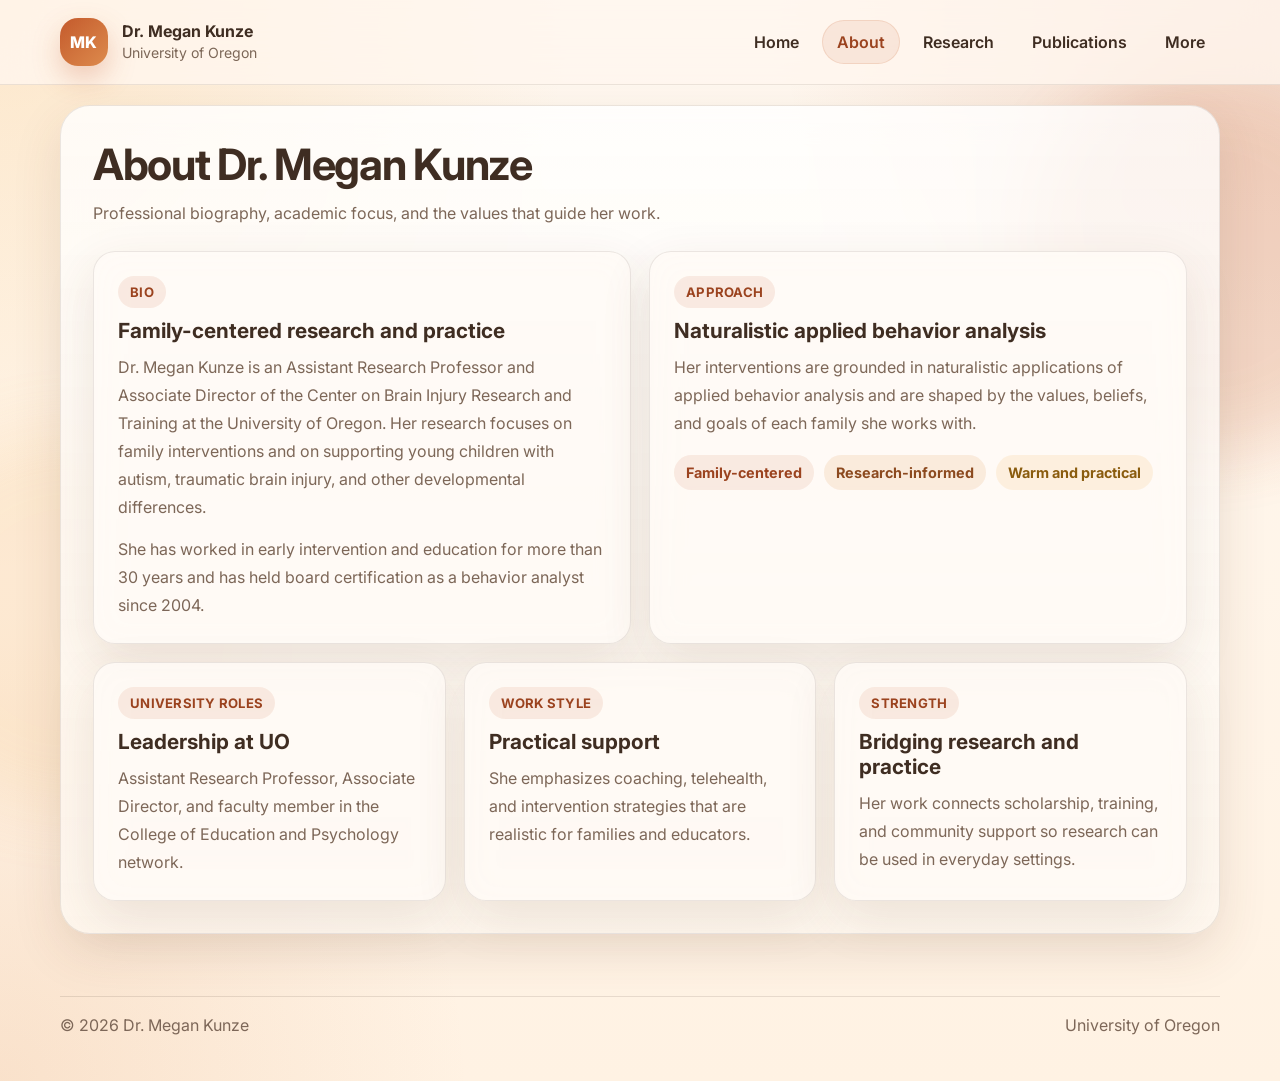
==== about.html @ 2b9b7db7 "Add files via upload" ====
<!DOCTYPE html>
<html lang="en">
<head>
  <meta charset="UTF-8" />
  <meta name="viewport" content="width=device-width, initial-scale=1.0" />
  <title>About | Dr. Megan Kunze</title>
  <meta name="description" content="About Dr. Megan Kunze, University of Oregon." />
  <link rel="preconnect" href="https://fonts.googleapis.com">
  <link rel="preconnect" href="https://fonts.gstatic.com" crossorigin>
  <link href="https://fonts.googleapis.com/css2?family=Inter:wght@400;500;600;700;800&display=swap" rel="stylesheet">
  <link rel="stylesheet" href="styles.css" />
</head>
<body>
  <div class="site-shell">
    <header class="site-header">
      <div class="container header-inner">
        <a class="brand" href="index.html" aria-label="Home">
          <div class="brand-mark">MK</div>
          <div class="brand-text"><strong>Dr. Megan Kunze</strong><span>University of Oregon</span></div>
        </a>
        <div class="nav-wrap">
          <button class="nav-toggle" type="button" aria-label="Open navigation" aria-expanded="false" data-nav-toggle>Menu</button>
          <nav class="nav" data-nav>
            <a href="index.html">Home</a>
            <a href="about.html" class="active">About</a>
            <a href="research.html">Research</a>
            <a href="publications.html">Publications</a>
            <div class="dropdown" data-dropdown>
              <button class="dropdown-trigger" type="button" data-dropdown-trigger aria-expanded="false">More</button>
              <div class="dropdown-menu">
                <a href="teaching.html">Teaching</a>
                <a href="cv.html">CV</a>
                <a href="contact.html">Contact</a>
              </div>
            </div>
          </nav>
        </div>
      </div>
    </header>

    <main class="section">
      <div class="container section-tone">
        <div class="section-head">
          <div>
            <h2>About Dr. Megan Kunze</h2>
            <p>Professional biography, academic focus, and the values that guide her work.</p>
          </div>
        </div>

        <div class="grid-2">
          <div class="panel" data-animate>
            <span class="eyebrow">Bio</span>
            <h3>Family-centered research and practice</h3>
            <p>
              Dr. Megan Kunze is an Assistant Research Professor and Associate Director of the Center on Brain Injury Research
              and Training at the University of Oregon. Her research focuses on family interventions and on supporting young
              children with autism, traumatic brain injury, and other developmental differences.
            </p>
            <p style="margin-top:14px;">
              She has worked in early intervention and education for more than 30 years and has held board certification as a
              behavior analyst since 2004.
            </p>
          </div>
          <div class="panel" data-animate>
            <span class="eyebrow">Approach</span>
            <h3>Naturalistic applied behavior analysis</h3>
            <p>
              Her interventions are grounded in naturalistic applications of applied behavior analysis and are shaped by the
              values, beliefs, and goals of each family she works with.
            </p>
            <div class="badge-row">
              <span class="badge">Family-centered</span>
              <span class="badge alt">Research-informed</span>
              <span class="badge warm">Warm and practical</span>
            </div>
          </div>
        </div>

        <div class="grid-3" style="margin-top:18px;">
          <div class="panel" data-animate>
            <span class="eyebrow">University roles</span>
            <h3>Leadership at UO</h3>
            <p>Assistant Research Professor, Associate Director, and faculty member in the College of Education and Psychology network.</p>
          </div>
          <div class="panel" data-animate>
            <span class="eyebrow">Work style</span>
            <h3>Practical support</h3>
            <p>She emphasizes coaching, telehealth, and intervention strategies that are realistic for families and educators.</p>
          </div>
          <div class="panel" data-animate>
            <span class="eyebrow">Strength</span>
            <h3>Bridging research and practice</h3>
            <p>Her work connects scholarship, training, and community support so research can be used in everyday settings.</p>
          </div>
        </div>
      </div>
    </main>

    <footer class="footer"><div class="container footer-inner"><div>© <span data-year></span> Dr. Megan Kunze</div><div>University of Oregon</div></div></footer>
  </div>
  <script src="script.js"></script>
</body>
</html>
---- styles.css ----
:root {
  --bg: #fff7ef;
  --bg-2: #fff0dc;
  --surface: rgba(255, 251, 246, 0.82);
  --surface-strong: #fffdf9;
  --text: #3f2d22;
  --muted: #7d6758;
  --brand: #c45a2c;
  --brand-2: #dd8b4d;
  --accent: #f3b562;
  --accent-2: #9c6f58;
  --line: rgba(63, 45, 34, 0.12);
  --shadow: 0 18px 50px rgba(98, 58, 35, 0.12);
  --shadow-soft: 0 10px 28px rgba(98, 58, 35, 0.08);
  --radius-xl: 30px;
  --radius-lg: 22px;
  --radius-md: 16px;
  --radius-sm: 12px;
  --container: 1160px;
}

* { box-sizing: border-box; }
html { scroll-behavior: smooth; }
body {
  margin: 0;
  font-family: Inter, ui-sans-serif, system-ui, -apple-system, BlinkMacSystemFont, "Segoe UI", sans-serif;
  color: var(--text);
  background:
    radial-gradient(circle at top left, rgba(245, 182, 94, 0.25), transparent 34%),
    radial-gradient(circle at top right, rgba(196, 90, 44, 0.18), transparent 30%),
    radial-gradient(circle at bottom left, rgba(221, 139, 77, 0.16), transparent 28%),
    linear-gradient(180deg, #fff8f0 0%, #fff2e3 100%);
}

a { color: inherit; text-decoration: none; }
img { max-width: 100%; display: block; }
button, input, textarea { font: inherit; }
button { cursor: pointer; }

.container {
  width: min(calc(100% - 32px), var(--container));
  margin: 0 auto;
}

.site-shell {
  min-height: 100vh;
  position: relative;
  overflow: hidden;
}

.site-shell::before,
.site-shell::after {
  content: "";
  position: fixed;
  inset: auto;
  width: 380px;
  height: 380px;
  border-radius: 50%;
  filter: blur(34px);
  opacity: 0.18;
  pointer-events: none;
  z-index: 0;
}
.site-shell::before {
  top: 8vh;
  right: -120px;
  background: rgba(196, 90, 44, 0.9);
}
.site-shell::after {
  bottom: 10vh;
  left: -120px;
  background: rgba(243, 181, 98, 0.9);
}

.site-header {
  position: sticky;
  top: 0;
  z-index: 50;
  backdrop-filter: blur(18px);
  background: rgba(255, 247, 239, 0.78);
  border-bottom: 1px solid rgba(63, 45, 34, 0.10);
}

.header-inner {
  display: flex;
  align-items: center;
  justify-content: space-between;
  gap: 18px;
  padding: 18px 0;
}

.brand {
  display: flex;
  align-items: center;
  gap: 14px;
  min-width: max-content;
}
.brand-mark {
  width: 48px;
  height: 48px;
  border-radius: 18px;
  background: linear-gradient(135deg, var(--brand), var(--brand-2));
  box-shadow: 0 12px 28px rgba(196, 90, 44, 0.28);
  display: grid;
  place-items: center;
  color: white;
  font-weight: 800;
  letter-spacing: 0.04em;
}
.brand-text strong {
  display: block;
  font-size: 1rem;
  line-height: 1.1;
}
.brand-text span {
  display: block;
  font-size: 0.88rem;
  color: var(--muted);
  margin-top: 3px;
}

.nav-wrap {
  display: flex;
  align-items: center;
  gap: 10px;
}
.nav-toggle {
  display: none;
  border: 1px solid var(--line);
  background: rgba(255,255,255,0.88);
  border-radius: 14px;
  padding: 10px 12px;
  color: var(--text);
  box-shadow: var(--shadow-soft);
}
.nav {
  display: flex;
  align-items: center;
  gap: 8px;
}
.nav a,
.nav .dropdown-trigger {
  border: 1px solid transparent;
  background: transparent;
  color: var(--text);
  padding: 11px 14px;
  border-radius: 999px;
  transition: all 180ms ease;
  font-weight: 600;
  cursor: pointer;
}
.nav a:hover,
.nav .dropdown-trigger:hover,
.nav a.active {
  background: rgba(196, 90, 44, 0.10);
  border-color: rgba(196, 90, 44, 0.14);
  color: #9b431f;
}
.dropdown { position: relative; }
.dropdown-menu {
  position: absolute;
  top: calc(100% + 10px);
  right: 0;
  min-width: 220px;
  padding: 10px;
  border-radius: 18px;
  background: rgba(255,255,255,0.96);
  border: 1px solid rgba(63, 45, 34, 0.10);
  box-shadow: var(--shadow);
  display: none;
}
.dropdown:hover .dropdown-menu,
.dropdown.open .dropdown-menu {
  display: grid;
  gap: 4px;
  animation: fadeUp 180ms ease;
}
.dropdown-menu a {
  display: block;
  padding: 11px 12px;
  border-radius: 12px;
}
.dropdown-menu a:hover {
  background: rgba(243, 181, 98, 0.13);
}

.hero {
  position: relative;
  z-index: 1;
  padding: 58px 0 24px;
}
.hero-grid {
  display: grid;
  grid-template-columns: 1.2fr 0.8fr;
  gap: 28px;
  align-items: center;
}
.hero-card,
.panel,
.info-card,
.stat,
.list-card,
.publication-item,
.contact-card,
.timeline-item,
.cv-card,
.section-tone {
  background: var(--surface);
  border: 1px solid rgba(63, 45, 34, 0.10);
  box-shadow: var(--shadow);
  backdrop-filter: blur(16px);
}
.hero-card {
  padding: 40px;
  border-radius: var(--radius-xl);
  overflow: hidden;
  position: relative;
}
.hero-card::before {
  content: "";
  position: absolute;
  inset: auto -70px -90px auto;
  width: 260px;
  height: 260px;
  border-radius: 50%;
  background: radial-gradient(circle, rgba(243,181,98,0.38), rgba(243,181,98,0));
}
.kicker,
.eyebrow {
  display: inline-flex;
  align-items: center;
  gap: 8px;
  padding: 8px 12px;
  border-radius: 999px;
  background: rgba(196, 90, 44, 0.10);
  color: #9b431f;
  font-size: 0.82rem;
  font-weight: 700;
  letter-spacing: 0.02em;
  text-transform: uppercase;
}
.hero h1 {
  font-size: clamp(2.7rem, 5vw, 4.9rem);
  line-height: 0.98;
  margin: 18px 0 16px;
  letter-spacing: -0.04em;
  max-width: 11ch;
}
.hero p {
  color: var(--muted);
  font-size: 1.05rem;
  line-height: 1.8;
  max-width: 64ch;
}
.hero-actions {
  display: flex;
  flex-wrap: wrap;
  gap: 12px;
  margin-top: 28px;
}
.btn {
  display: inline-flex;
  align-items: center;
  justify-content: center;
  padding: 13px 18px;
  border-radius: 999px;
  font-weight: 700;
  border: 1px solid transparent;
  transition: transform 180ms ease, box-shadow 180ms ease, background 180ms ease, border-color 180ms ease;
}
.btn:hover { transform: translateY(-1px); }
.btn-primary {
  background: linear-gradient(135deg, var(--brand), var(--brand-2));
  color: white;
  box-shadow: 0 16px 30px rgba(196, 90, 44, 0.24);
}
.btn-secondary {
  background: rgba(255,255,255,0.82);
  border-color: rgba(63,45,34,0.12);
}
.btn-secondary:hover {
  background: rgba(255,255,255,0.96);
}

.hero-aside {
  display: grid;
  gap: 16px;
}
.info-card {
  border-radius: var(--radius-xl);
  padding: 22px;
}
.avatar {
  min-height: 300px;
  display: flex;
  align-items: flex-end;
  justify-content: flex-start;
  padding: 28px;
  background:
    linear-gradient(180deg, rgba(255,255,255,0.08), rgba(255,255,255,0.34)),
    radial-gradient(circle at top right, rgba(221,139,77,0.35), transparent 32%),
    radial-gradient(circle at bottom left, rgba(243,181,98,0.30), transparent 30%),
    linear-gradient(135deg, rgba(255, 233, 211, 0.9), rgba(255, 251, 246, 0.9));
}
.avatar span {
  display: inline-flex;
  max-width: 14ch;
  font-size: 1.15rem;
  font-weight: 800;
  color: #7c3618;
  background: rgba(255,255,255,0.72);
  border-radius: 999px;
  padding: 12px 16px;
  box-shadow: var(--shadow-soft);
}
.stat-row {
  display: grid;
  grid-template-columns: repeat(2, 1fr);
  gap: 16px;
}
.stat {
  border-radius: var(--radius-lg);
  padding: 20px;
}
.stat strong {
  display: block;
  font-size: 2rem;
  color: #9b431f;
  line-height: 1;
}
.stat span {
  display: block;
  margin-top: 8px;
  color: var(--muted);
  line-height: 1.55;
}

.section { position: relative; z-index: 1; padding: 20px 0 34px; }
.section-tone {
  border-radius: var(--radius-xl);
  padding: 32px;
  background:
    linear-gradient(180deg, rgba(255,255,255,0.78), rgba(255,248,240,0.88));
}
.section-head {
  display: flex;
  justify-content: space-between;
  gap: 20px;
  align-items: end;
  margin-bottom: 24px;
}
.section-head h2 {
  margin: 0 0 10px;
  font-size: clamp(1.9rem, 4vw, 2.7rem);
  letter-spacing: -0.03em;
}
.section-head p {
  margin: 0;
  color: var(--muted);
  line-height: 1.7;
  max-width: 70ch;
}
.grid-3,
.grid-2,
.list-grid,
.publication-list,
.cv-grid,
.contact-grid {
  display: grid;
  gap: 18px;
}
.grid-3 { grid-template-columns: repeat(3, minmax(0, 1fr)); }
.grid-2 { grid-template-columns: repeat(2, minmax(0, 1fr)); }
.list-grid { grid-template-columns: repeat(2, minmax(0, 1fr)); }
.cv-grid { grid-template-columns: repeat(2, minmax(0, 1fr)); }
.contact-grid { grid-template-columns: repeat(2, minmax(0, 1fr)); }

.panel,
.list-card,
.publication-item,
.contact-card,
.timeline-item,
.cv-card {
  border-radius: var(--radius-lg);
  padding: 24px;
  transition: transform 180ms ease, box-shadow 180ms ease;
}
.panel:hover,
.list-card:hover,
.publication-item:hover,
.contact-card:hover,
.timeline-item:hover,
.cv-card:hover {
  transform: translateY(-2px);
  box-shadow: 0 22px 48px rgba(98, 58, 35, 0.14);
}
.panel h3,
.list-card h3,
.timeline-item h3,
.cv-card h3,
.contact-card h3 {
  margin: 10px 0 10px;
  font-size: 1.3rem;
}
.panel p,
.list-card p,
.timeline-item p,
.cv-card p,
.contact-card p,
.publication-item p {
  margin: 0;
  color: var(--muted);
  line-height: 1.75;
}
.badge-row {
  display: flex;
  flex-wrap: wrap;
  gap: 10px;
  margin-top: 18px;
}
.badge {
  display: inline-flex;
  align-items: center;
  padding: 9px 12px;
  border-radius: 999px;
  background: rgba(196, 90, 44, 0.10);
  color: #9b431f;
  font-weight: 700;
  font-size: 0.9rem;
}
.badge.alt { background: rgba(221, 139, 77, 0.15); color: #8c4a1f; }
.badge.warm { background: rgba(243, 181, 98, 0.16); color: #8a5c0e; }

.list-card small,
.publication-item small {
  color: #9b431f;
  font-weight: 700;
  text-transform: uppercase;
  letter-spacing: 0.03em;
}
.list-card h3 { margin-top: 8px; }

.publication-item {
  position: relative;
  padding-left: 22px;
}
.publication-item::before {
  content: "";
  position: absolute;
  left: 0;
  top: 28px;
  bottom: 28px;
  width: 5px;
  border-radius: 999px;
  background: linear-gradient(180deg, var(--brand), var(--accent));
}
.publication-item p { font-size: 1rem; }
.publication-item em { font-style: italic; }

.timeline { display: grid; gap: 14px; }
.timeline-item {
  border-left: 6px solid rgba(196, 90, 44, 0.42);
}
.timeline-item p { margin-top: 4px; }

.contact-card { display: grid; gap: 16px; }
.contact-row {
  display: grid;
  grid-template-columns: repeat(2, minmax(0, 1fr));
  gap: 16px;
  color: var(--muted);
  line-height: 1.7;
}
.contact-link {
  color: #9b431f;
  font-weight: 700;
  text-decoration: underline;
  text-decoration-color: rgba(196, 90, 44, 0.3);
  text-underline-offset: 3px;
}
.form-grid { display: grid; gap: 12px; }
.input {
  width: 100%;
  border: 1px solid rgba(63,45,34,0.13);
  border-radius: 14px;
  padding: 14px 15px;
  background: rgba(255,255,255,0.9);
  color: var(--text);
  box-shadow: inset 0 1px 0 rgba(255,255,255,0.45);
}
textarea.input { min-height: 140px; resize: vertical; }

.cv-card ul {
  margin: 0;
  padding-left: 18px;
  color: var(--muted);
  line-height: 1.75;
}
.cv-card li { margin-bottom: 8px; }

.footer {
  position: relative;
  z-index: 1;
  padding: 28px 0 46px;
  color: var(--muted);
}
.footer-inner {
  display: flex;
  justify-content: space-between;
  gap: 12px;
  align-items: center;
  border-top: 1px solid rgba(63, 45, 34, 0.12);
  padding-top: 18px;
}

[data-animate] {
  opacity: 0;
  transform: translateY(18px);
}
[data-animate].reveal {
  animation: rise 620ms ease forwards;
}

@keyframes rise {
  from { opacity: 0; transform: translateY(18px); }
  to { opacity: 1; transform: translateY(0); }
}
@keyframes fadeUp {
  from { opacity: 0; transform: translateY(8px); }
  to { opacity: 1; transform: translateY(0); }
}

@media (max-width: 960px) {
  .header-inner { align-items: flex-start; }
  .nav-toggle { display: inline-flex; margin-left: auto; }
  .nav-wrap { flex-wrap: wrap; justify-content: flex-end; }
  .nav {
    display: none;
    width: 100%;
    flex-direction: column;
    align-items: stretch;
    padding-top: 10px;
  }
  .nav.open { display: flex; }
  .nav a,
  .nav .dropdown-trigger { width: 100%; text-align: left; }
  .dropdown { width: 100%; }
  .dropdown-menu {
    position: static;
    box-shadow: none;
    width: 100%;
    margin-top: 6px;
  }
  .hero-grid,
  .grid-3,
  .grid-2,
  .list-grid,
  .cv-grid,
  .contact-grid { grid-template-columns: 1fr; }
  .stat-row { grid-template-columns: 1fr; }
  .section-head, .footer-inner, .contact-row { grid-template-columns: 1fr; display: grid; }
  .hero { padding-top: 36px; }
  .hero-card { padding: 28px; }
  .section-tone { padding: 22px; }
  .hero h1 { max-width: none; }
}

@media (max-width: 640px) {
  .container { width: min(calc(100% - 22px), var(--container)); }
  .hero-card { border-radius: 24px; }
  .section-tone { border-radius: 24px; }
}
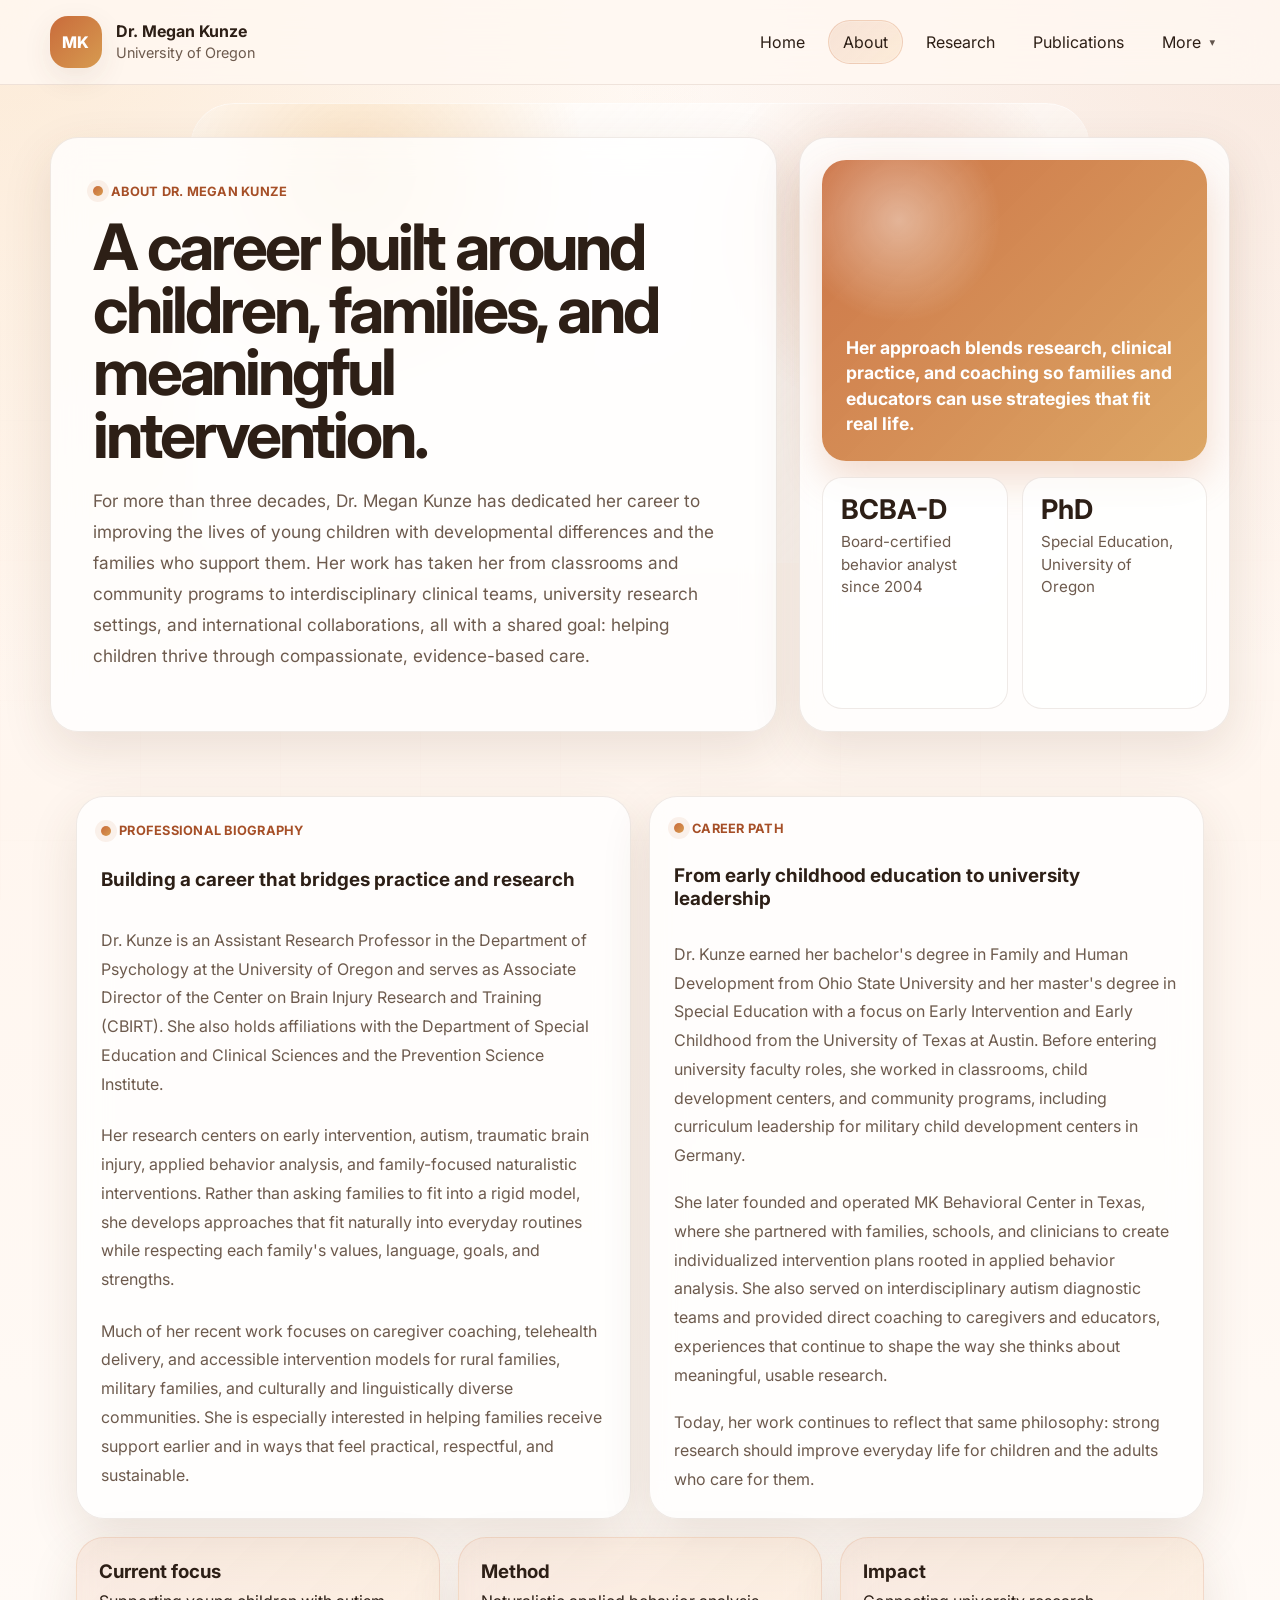
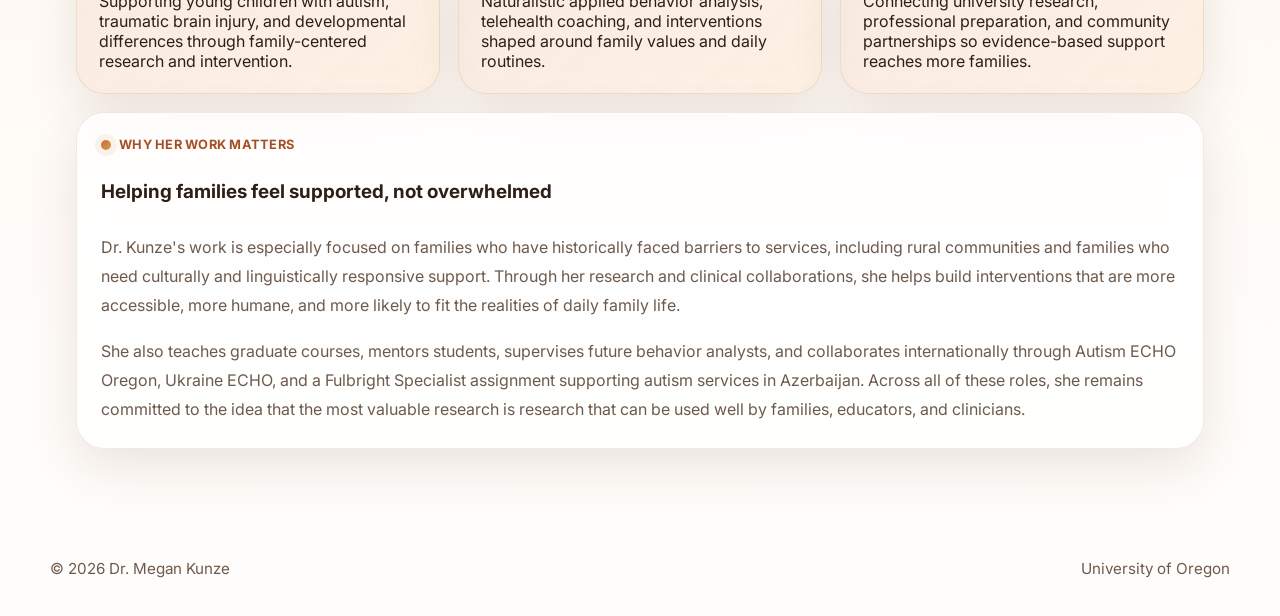
==== commit 20e45c68: "Add files via upload" ====
--- a/about.html
+++ b/about.html
@@ -38,62 +38,86 @@
       </div>
     </header>
 
-    <main class="section">
-      <div class="container section-tone">
-        <div class="section-head">
-          <div>
-            <h2>About Dr. Megan Kunze</h2>
-            <p>Professional biography, academic focus, and the values that guide her work.</p>
-          </div>
-        </div>
-
-        <div class="grid-2">
-          <div class="panel" data-animate>
-            <span class="eyebrow">Bio</span>
-            <h3>Family-centered research and practice</h3>
+    <main>
+      <section class="hero">
+        <div class="container hero-grid">
+          <div class="hero-card" data-animate>
+            <div class="kicker">About Dr. Megan Kunze</div>
+            <h1>A career built around children, families, and meaningful intervention.</h1>
             <p>
-              Dr. Megan Kunze is an Assistant Research Professor and Associate Director of the Center on Brain Injury Research
-              and Training at the University of Oregon. Her research focuses on family interventions and on supporting young
-              children with autism, traumatic brain injury, and other developmental differences.
-            </p>
-            <p style="margin-top:14px;">
-              She has worked in early intervention and education for more than 30 years and has held board certification as a
-              behavior analyst since 2004.
+              For more than three decades, Dr. Megan Kunze has dedicated her career to improving the lives of young children with developmental differences and the families who support them. Her work has taken her from classrooms and community programs to interdisciplinary clinical teams, university research settings, and international collaborations, all with a shared goal: helping children thrive through compassionate, evidence-based care.
             </p>
           </div>
-          <div class="panel" data-animate>
-            <span class="eyebrow">Approach</span>
-            <h3>Naturalistic applied behavior analysis</h3>
-            <p>
-              Her interventions are grounded in naturalistic applications of applied behavior analysis and are shaped by the
-              values, beliefs, and goals of each family she works with.
-            </p>
-            <div class="badge-row">
-              <span class="badge">Family-centered</span>
-              <span class="badge alt">Research-informed</span>
-              <span class="badge warm">Warm and practical</span>
+          <div class="hero-aside" data-animate>
+            <div class="info-card">
+              <span>Her approach blends research, clinical practice, and coaching so families and educators can use strategies that fit real life.</span>
+            </div>
+            <div class="stat-row">
+              <div class="stat"><strong>BCBA-D</strong><span>Board-certified behavior analyst since 2004</span></div>
+              <div class="stat"><strong>PhD</strong><span>Special Education, University of Oregon</span></div>
             </div>
           </div>
         </div>
+      </section>
 
-        <div class="grid-3" style="margin-top:18px;">
-          <div class="panel" data-animate>
-            <span class="eyebrow">University roles</span>
-            <h3>Leadership at UO</h3>
-            <p>Assistant Research Professor, Associate Director, and faculty member in the College of Education and Psychology network.</p>
+      <section class="section">
+        <div class="container section-tone">
+          <div class="grid-2">
+            <div class="panel bio" data-animate>
+              <span class="eyebrow">Professional biography</span>
+              <h3>Building a career that bridges practice and research</h3>
+              <p>
+                Dr. Kunze is an Assistant Research Professor in the Department of Psychology at the University of Oregon and serves as Associate Director of the Center on Brain Injury Research and Training (CBIRT). She also holds affiliations with the Department of Special Education and Clinical Sciences and the Prevention Science Institute.
+              </p>
+              <p>
+                Her research centers on early intervention, autism, traumatic brain injury, applied behavior analysis, and family-focused naturalistic interventions. Rather than asking families to fit into a rigid model, she develops approaches that fit naturally into everyday routines while respecting each family's values, language, goals, and strengths.
+              </p>
+              <p>
+                Much of her recent work focuses on caregiver coaching, telehealth delivery, and accessible intervention models for rural families, military families, and culturally and linguistically diverse communities. She is especially interested in helping families receive support earlier and in ways that feel practical, respectful, and sustainable.
+              </p>
+            </div>
+            <div class="panel bio" data-animate>
+              <span class="eyebrow">Career path</span>
+              <h3>From early childhood education to university leadership</h3>
+              <p>
+                Dr. Kunze earned her bachelor's degree in Family and Human Development from Ohio State University and her master's degree in Special Education with a focus on Early Intervention and Early Childhood from the University of Texas at Austin. Before entering university faculty roles, she worked in classrooms, child development centers, and community programs, including curriculum leadership for military child development centers in Germany.
+              </p>
+              <p>
+                She later founded and operated MK Behavioral Center in Texas, where she partnered with families, schools, and clinicians to create individualized intervention plans rooted in applied behavior analysis. She also served on interdisciplinary autism diagnostic teams and provided direct coaching to caregivers and educators, experiences that continue to shape the way she thinks about meaningful, usable research.
+              </p>
+              <p>
+                Today, her work continues to reflect that same philosophy: strong research should improve everyday life for children and the adults who care for them.
+              </p>
+            </div>
           </div>
-          <div class="panel" data-animate>
-            <span class="eyebrow">Work style</span>
-            <h3>Practical support</h3>
-            <p>She emphasizes coaching, telehealth, and intervention strategies that are realistic for families and educators.</p>
+
+          <div class="grid-3" style="margin-top: 18px;">
+            <div class="callout" data-animate>
+              <h3>Current focus</h3>
+              <p>Supporting young children with autism, traumatic brain injury, and developmental differences through family-centered research and intervention.</p>
+            </div>
+            <div class="callout" data-animate>
+              <h3>Method</h3>
+              <p>Naturalistic applied behavior analysis, telehealth coaching, and interventions shaped around family values and daily routines.</p>
+            </div>
+            <div class="callout" data-animate>
+              <h3>Impact</h3>
+              <p>Connecting university research, professional preparation, and community partnerships so evidence-based support reaches more families.</p>
+            </div>
           </div>
-          <div class="panel" data-animate>
-            <span class="eyebrow">Strength</span>
-            <h3>Bridging research and practice</h3>
-            <p>Her work connects scholarship, training, and community support so research can be used in everyday settings.</p>
+
+          <div class="panel bio" data-animate style="margin-top: 18px;">
+            <span class="eyebrow">Why her work matters</span>
+            <h3>Helping families feel supported, not overwhelmed</h3>
+            <p>
+              Dr. Kunze's work is especially focused on families who have historically faced barriers to services, including rural communities and families who need culturally and linguistically responsive support. Through her research and clinical collaborations, she helps build interventions that are more accessible, more humane, and more likely to fit the realities of daily family life.
+            </p>
+            <p>
+              She also teaches graduate courses, mentors students, supervises future behavior analysts, and collaborates internationally through Autism ECHO Oregon, Ukraine ECHO, and a Fulbright Specialist assignment supporting autism services in Azerbaijan. Across all of these roles, she remains committed to the idea that the most valuable research is research that can be used well by families, educators, and clinicians.
+            </p>
           </div>
         </div>
-      </div>
+      </section>
     </main>
 
     <footer class="footer"><div class="container footer-inner"><div>© <span data-year></span> Dr. Megan Kunze</div><div>University of Oregon</div></div></footer>
--- a/styles.css
+++ b/styles.css
@@ -1,46 +1,42 @@
 :root {
-  --bg: #fff7ef;
-  --bg-2: #fff0dc;
-  --surface: rgba(255, 251, 246, 0.82);
-  --surface-strong: #fffdf9;
-  --text: #3f2d22;
-  --muted: #7d6758;
-  --brand: #c45a2c;
-  --brand-2: #dd8b4d;
-  --accent: #f3b562;
-  --accent-2: #9c6f58;
-  --line: rgba(63, 45, 34, 0.12);
-  --shadow: 0 18px 50px rgba(98, 58, 35, 0.12);
-  --shadow-soft: 0 10px 28px rgba(98, 58, 35, 0.08);
-  --radius-xl: 30px;
-  --radius-lg: 22px;
-  --radius-md: 16px;
-  --radius-sm: 12px;
-  --container: 1160px;
+  --bg: #fff8f1;
+  --bg-soft: #fff3e6;
+  --surface: rgba(255, 255, 255, 0.78);
+  --surface-strong: #ffffff;
+  --text: #2d1f16;
+  --muted: #6d5a4d;
+  --line: rgba(122, 87, 61, 0.16);
+  --shadow: 0 18px 50px rgba(90, 56, 29, 0.12);
+  --shadow-soft: 0 10px 30px rgba(90, 56, 29, 0.09);
+  --primary: #c96b3b;
+  --primary-dark: #a64f27;
+  --primary-soft: #fff0e5;
+  --secondary: #d79b50;
+  --accent: #8e5a3b;
+  --accent-2: #f2b66d;
+  --success: #8a6a45;
+  --radius-lg: 28px;
+  --radius-md: 20px;
+  --radius-sm: 14px;
+  --container: 1180px;
 }
 
 * { box-sizing: border-box; }
 html { scroll-behavior: smooth; }
 body {
   margin: 0;
-  font-family: Inter, ui-sans-serif, system-ui, -apple-system, BlinkMacSystemFont, "Segoe UI", sans-serif;
+  font-family: Inter, system-ui, -apple-system, BlinkMacSystemFont, "Segoe UI", sans-serif;
   color: var(--text);
   background:
-    radial-gradient(circle at top left, rgba(245, 182, 94, 0.25), transparent 34%),
-    radial-gradient(circle at top right, rgba(196, 90, 44, 0.18), transparent 30%),
-    radial-gradient(circle at bottom left, rgba(221, 139, 77, 0.16), transparent 28%),
-    linear-gradient(180deg, #fff8f0 0%, #fff2e3 100%);
-}
-
+    radial-gradient(circle at top left, rgba(242, 182, 109, 0.22), transparent 28%),
+    radial-gradient(circle at top right, rgba(201, 107, 59, 0.12), transparent 26%),
+    linear-gradient(180deg, #fffaf6 0%, #fff6ef 36%, #fffdfb 100%);
+  min-height: 100vh;
+}
+
+img { max-width: 100%; display: block; }
 a { color: inherit; text-decoration: none; }
-img { max-width: 100%; display: block; }
 button, input, textarea { font: inherit; }
-button { cursor: pointer; }
-
-.container {
-  width: min(calc(100% - 32px), var(--container));
-  margin: 0 auto;
-}
 
 .site-shell {
   min-height: 100vh;
@@ -48,37 +44,31 @@
   overflow: hidden;
 }
 
-.site-shell::before,
-.site-shell::after {
+.site-shell::before {
   content: "";
   position: fixed;
-  inset: auto;
-  width: 380px;
-  height: 380px;
-  border-radius: 50%;
-  filter: blur(34px);
-  opacity: 0.18;
+  inset: 0;
   pointer-events: none;
-  z-index: 0;
-}
-.site-shell::before {
-  top: 8vh;
-  right: -120px;
-  background: rgba(196, 90, 44, 0.9);
-}
-.site-shell::after {
-  bottom: 10vh;
-  left: -120px;
-  background: rgba(243, 181, 98, 0.9);
+  background-image:
+    linear-gradient(rgba(201, 107, 59, 0.04) 1px, transparent 1px),
+    linear-gradient(90deg, rgba(201, 107, 59, 0.04) 1px, transparent 1px);
+  background-size: 140px 140px;
+  opacity: 0.32;
+  mask-image: linear-gradient(180deg, rgba(0, 0, 0, 0.1), rgba(0, 0, 0, 0.8));
+}
+
+.container {
+  width: min(calc(100% - 32px), var(--container));
+  margin: 0 auto;
 }
 
 .site-header {
   position: sticky;
   top: 0;
   z-index: 50;
-  backdrop-filter: blur(18px);
-  background: rgba(255, 247, 239, 0.78);
-  border-bottom: 1px solid rgba(63, 45, 34, 0.10);
+  backdrop-filter: blur(20px);
+  background: rgba(255, 248, 242, 0.82);
+  border-bottom: 1px solid rgba(122, 87, 61, 0.12);
 }
 
 .header-inner {
@@ -86,332 +76,305 @@
   align-items: center;
   justify-content: space-between;
   gap: 18px;
-  padding: 18px 0;
+  padding: 16px 0;
 }
 
 .brand {
-  display: flex;
+  display: inline-flex;
   align-items: center;
   gap: 14px;
-  min-width: max-content;
-}
+  min-width: 0;
+}
+
 .brand-mark {
-  width: 48px;
-  height: 48px;
+  width: 52px;
+  height: 52px;
   border-radius: 18px;
-  background: linear-gradient(135deg, var(--brand), var(--brand-2));
-  box-shadow: 0 12px 28px rgba(196, 90, 44, 0.28);
   display: grid;
   place-items: center;
-  color: white;
   font-weight: 800;
   letter-spacing: 0.04em;
-}
-.brand-text strong {
-  display: block;
-  font-size: 1rem;
-  line-height: 1.1;
-}
-.brand-text span {
-  display: block;
-  font-size: 0.88rem;
-  color: var(--muted);
-  margin-top: 3px;
-}
-
-.nav-wrap {
-  display: flex;
-  align-items: center;
-  gap: 10px;
-}
+  color: #fff;
+  background: linear-gradient(135deg, var(--primary), var(--secondary));
+  box-shadow: var(--shadow-soft);
+}
+
+.brand-text { display: flex; flex-direction: column; line-height: 1.1; }
+.brand-text strong { font-size: 1rem; }
+.brand-text span { font-size: 0.9rem; color: var(--muted); margin-top: 4px; }
+
+.nav-wrap { display: flex; align-items: center; gap: 12px; }
 .nav-toggle {
   display: none;
   border: 1px solid var(--line);
-  background: rgba(255,255,255,0.88);
-  border-radius: 14px;
-  padding: 10px 12px;
+  background: rgba(255,255,255,0.86);
   color: var(--text);
+  border-radius: 999px;
+  padding: 10px 14px;
   box-shadow: var(--shadow-soft);
 }
+
 .nav {
   display: flex;
   align-items: center;
   gap: 8px;
 }
-.nav a,
-.nav .dropdown-trigger {
+
+.nav a, .dropdown-trigger {
   border: 1px solid transparent;
   background: transparent;
   color: var(--text);
   padding: 11px 14px;
   border-radius: 999px;
-  transition: all 180ms ease;
-  font-weight: 600;
+  transition: transform .2s ease, background .2s ease, border-color .2s ease, box-shadow .2s ease;
+}
+
+.nav a:hover, .dropdown-trigger:hover {
+  background: rgba(255, 255, 255, 0.75);
+  border-color: rgba(122, 87, 61, 0.12);
+  transform: translateY(-1px);
+}
+
+.nav a.active {
+  background: linear-gradient(135deg, rgba(201,107,59,0.15), rgba(242,182,109,0.18));
+  border-color: rgba(201,107,59,0.2);
+  box-shadow: inset 0 0 0 1px rgba(255,255,255,0.2);
+}
+
+.dropdown { position: relative; }
+.dropdown-trigger {
   cursor: pointer;
-}
-.nav a:hover,
-.nav .dropdown-trigger:hover,
-.nav a.active {
-  background: rgba(196, 90, 44, 0.10);
-  border-color: rgba(196, 90, 44, 0.14);
-  color: #9b431f;
-}
-.dropdown { position: relative; }
+  display: inline-flex;
+  align-items: center;
+  gap: 8px;
+}
+.dropdown-trigger::after {
+  content: "▾";
+  font-size: 0.7rem;
+  opacity: 0.75;
+}
 .dropdown-menu {
   position: absolute;
-  top: calc(100% + 10px);
+  top: calc(100% + 12px);
   right: 0;
   min-width: 220px;
   padding: 10px;
   border-radius: 18px;
   background: rgba(255,255,255,0.96);
-  border: 1px solid rgba(63, 45, 34, 0.10);
+  border: 1px solid rgba(122, 87, 61, 0.1);
   box-shadow: var(--shadow);
   display: none;
 }
-.dropdown:hover .dropdown-menu,
-.dropdown.open .dropdown-menu {
-  display: grid;
-  gap: 4px;
-  animation: fadeUp 180ms ease;
-}
+.dropdown.open .dropdown-menu { display: grid; }
 .dropdown-menu a {
   display: block;
-  padding: 11px 12px;
+  padding: 12px 13px;
   border-radius: 12px;
 }
 .dropdown-menu a:hover {
-  background: rgba(243, 181, 98, 0.13);
+  background: var(--primary-soft);
+}
+.dropdown-menu a.active {
+  background: linear-gradient(135deg, rgba(201,107,59,0.14), rgba(242,182,109,0.18));
 }
 
 .hero {
   position: relative;
+  padding: 52px 0 18px;
+}
+
+.hero::before {
+  content: "";
+  position: absolute;
+  left: 50%;
+  top: 18px;
+  width: min(900px, 92vw);
+  height: 460px;
+  transform: translateX(-50%);
+  border-radius: 44px;
+  background:
+    radial-gradient(circle at 18% 15%, rgba(242,182,109,0.36), transparent 28%),
+    radial-gradient(circle at 78% 28%, rgba(201,107,59,0.24), transparent 24%),
+    linear-gradient(135deg, rgba(255,255,255,0.78), rgba(255,248,243,0.38));
+  filter: blur(0px);
+  z-index: 0;
+  box-shadow: inset 0 1px 0 rgba(255,255,255,0.55);
+}
+
+.hero-grid {
+  position: relative;
   z-index: 1;
-  padding: 58px 0 24px;
-}
-.hero-grid {
-  display: grid;
-  grid-template-columns: 1.2fr 0.8fr;
-  gap: 28px;
-  align-items: center;
-}
-.hero-card,
-.panel,
-.info-card,
-.stat,
-.list-card,
-.publication-item,
-.contact-card,
-.timeline-item,
-.cv-card,
-.section-tone {
+  display: grid;
+  grid-template-columns: minmax(0, 1.35fr) minmax(290px, 0.8fr);
+  gap: 22px;
+  align-items: stretch;
+}
+
+.hero-card, .hero-aside, .panel, .list-card, .cv-card, .contact-card, .timeline, .callout {
   background: var(--surface);
-  border: 1px solid rgba(63, 45, 34, 0.10);
+  border: 1px solid rgba(122, 87, 61, 0.12);
+  border-radius: var(--radius-lg);
   box-shadow: var(--shadow);
   backdrop-filter: blur(16px);
 }
+
 .hero-card {
-  padding: 40px;
-  border-radius: var(--radius-xl);
-  overflow: hidden;
-  position: relative;
-}
-.hero-card::before {
-  content: "";
-  position: absolute;
-  inset: auto -70px -90px auto;
-  width: 260px;
-  height: 260px;
-  border-radius: 50%;
-  background: radial-gradient(circle, rgba(243,181,98,0.38), rgba(243,181,98,0));
-}
-.kicker,
-.eyebrow {
+  padding: 42px;
+  min-height: 100%;
+}
+
+.kicker, .eyebrow {
   display: inline-flex;
   align-items: center;
   gap: 8px;
-  padding: 8px 12px;
-  border-radius: 999px;
-  background: rgba(196, 90, 44, 0.10);
-  color: #9b431f;
-  font-size: 0.82rem;
+  color: var(--primary-dark);
   font-weight: 700;
   letter-spacing: 0.02em;
   text-transform: uppercase;
-}
-.hero h1 {
-  font-size: clamp(2.7rem, 5vw, 4.9rem);
+  font-size: 0.8rem;
+}
+.kicker::before, .eyebrow::before {
+  content: "";
+  width: 10px;
+  height: 10px;
+  border-radius: 50%;
+  background: linear-gradient(135deg, var(--primary), var(--secondary));
+  box-shadow: 0 0 0 6px rgba(201,107,59,0.09);
+}
+
+h1, h2, h3, h4, p { margin-top: 0; }
+h1 {
+  font-size: clamp(2.4rem, 5vw, 4.8rem);
   line-height: 0.98;
-  margin: 18px 0 16px;
-  letter-spacing: -0.04em;
-  max-width: 11ch;
-}
-.hero p {
+  letter-spacing: -0.05em;
+  margin: 16px 0 18px;
+}
+.hero-card p {
+  font-size: 1.08rem;
+  line-height: 1.8;
   color: var(--muted);
-  font-size: 1.05rem;
-  line-height: 1.8;
-  max-width: 64ch;
+  max-width: 62ch;
 }
 .hero-actions {
   display: flex;
   flex-wrap: wrap;
-  gap: 12px;
+  gap: 14px;
   margin-top: 28px;
 }
 .btn {
   display: inline-flex;
   align-items: center;
   justify-content: center;
-  padding: 13px 18px;
   border-radius: 999px;
+  padding: 13px 20px;
   font-weight: 700;
   border: 1px solid transparent;
-  transition: transform 180ms ease, box-shadow 180ms ease, background 180ms ease, border-color 180ms ease;
+  transition: transform .2s ease, box-shadow .2s ease, background .2s ease, border-color .2s ease;
 }
 .btn:hover { transform: translateY(-1px); }
 .btn-primary {
-  background: linear-gradient(135deg, var(--brand), var(--brand-2));
-  color: white;
-  box-shadow: 0 16px 30px rgba(196, 90, 44, 0.24);
+  color: #fff;
+  background: linear-gradient(135deg, var(--primary), var(--secondary));
+  box-shadow: 0 16px 28px rgba(201,107,59,0.23);
 }
 .btn-secondary {
-  background: rgba(255,255,255,0.82);
-  border-color: rgba(63,45,34,0.12);
-}
-.btn-secondary:hover {
-  background: rgba(255,255,255,0.96);
+  background: rgba(255,255,255,0.85);
+  border-color: rgba(122,87,61,0.14);
+  color: var(--text);
 }
 
 .hero-aside {
+  padding: 22px;
   display: grid;
   gap: 16px;
 }
 .info-card {
-  border-radius: var(--radius-xl);
-  padding: 22px;
-}
-.avatar {
-  min-height: 300px;
-  display: flex;
-  align-items: flex-end;
-  justify-content: flex-start;
-  padding: 28px;
+  min-height: 210px;
+  border-radius: 24px;
   background:
-    linear-gradient(180deg, rgba(255,255,255,0.08), rgba(255,255,255,0.34)),
-    radial-gradient(circle at top right, rgba(221,139,77,0.35), transparent 32%),
-    radial-gradient(circle at bottom left, rgba(243,181,98,0.30), transparent 30%),
-    linear-gradient(135deg, rgba(255, 233, 211, 0.9), rgba(255, 251, 246, 0.9));
-}
-.avatar span {
-  display: inline-flex;
-  max-width: 14ch;
-  font-size: 1.15rem;
-  font-weight: 800;
-  color: #7c3618;
+    radial-gradient(circle at 20% 20%, rgba(255,255,255,0.42), transparent 26%),
+    linear-gradient(135deg, rgba(201,107,59,0.94), rgba(216,155,80,0.88));
+  color: #fff;
+  padding: 24px;
+  display: flex;
+  flex-direction: column;
+  justify-content: flex-end;
+  box-shadow: 0 18px 40px rgba(201,107,59,0.24);
+}
+.info-card span { font-size: 1.1rem; font-weight: 700; line-height: 1.45; }
+.stat-row {
+  display: grid;
+  grid-template-columns: repeat(2, 1fr);
+  gap: 14px;
+}
+.stat {
+  padding: 18px;
+  border-radius: 20px;
   background: rgba(255,255,255,0.72);
-  border-radius: 999px;
-  padding: 12px 16px;
-  box-shadow: var(--shadow-soft);
-}
-.stat-row {
-  display: grid;
-  grid-template-columns: repeat(2, 1fr);
-  gap: 16px;
-}
-.stat {
-  border-radius: var(--radius-lg);
-  padding: 20px;
+  border: 1px solid rgba(122,87,61,0.12);
 }
 .stat strong {
   display: block;
-  font-size: 2rem;
-  color: #9b431f;
+  font-size: 1.7rem;
   line-height: 1;
-}
-.stat span {
-  display: block;
-  margin-top: 8px;
-  color: var(--muted);
-  line-height: 1.55;
-}
-
-.section { position: relative; z-index: 1; padding: 20px 0 34px; }
+  margin-bottom: 8px;
+}
+.stat span { color: var(--muted); font-size: 0.95rem; line-height: 1.5; }
+
+.section {
+  padding: 20px 0 56px;
+}
 .section-tone {
-  border-radius: var(--radius-xl);
-  padding: 32px;
-  background:
-    linear-gradient(180deg, rgba(255,255,255,0.78), rgba(255,248,240,0.88));
+  padding: 26px;
 }
 .section-head {
   display: flex;
   justify-content: space-between;
-  gap: 20px;
+  gap: 18px;
   align-items: end;
-  margin-bottom: 24px;
+  margin-bottom: 22px;
 }
 .section-head h2 {
-  margin: 0 0 10px;
-  font-size: clamp(1.9rem, 4vw, 2.7rem);
+  font-size: clamp(1.8rem, 3vw, 2.6rem);
   letter-spacing: -0.03em;
+  margin-bottom: 10px;
 }
 .section-head p {
-  margin: 0;
+  max-width: 72ch;
   color: var(--muted);
   line-height: 1.7;
-  max-width: 70ch;
-}
-.grid-3,
-.grid-2,
-.list-grid,
-.publication-list,
-.cv-grid,
-.contact-grid {
-  display: grid;
+}
+
+.grid-2 {
+  display: grid;
+  grid-template-columns: repeat(2, minmax(0, 1fr));
   gap: 18px;
 }
-.grid-3 { grid-template-columns: repeat(3, minmax(0, 1fr)); }
-.grid-2 { grid-template-columns: repeat(2, minmax(0, 1fr)); }
-.list-grid { grid-template-columns: repeat(2, minmax(0, 1fr)); }
-.cv-grid { grid-template-columns: repeat(2, minmax(0, 1fr)); }
-.contact-grid { grid-template-columns: repeat(2, minmax(0, 1fr)); }
-
-.panel,
-.list-card,
-.publication-item,
-.contact-card,
-.timeline-item,
-.cv-card {
-  border-radius: var(--radius-lg);
+.grid-3 {
+  display: grid;
+  grid-template-columns: repeat(3, minmax(0, 1fr));
+  gap: 18px;
+}
+.panel, .list-card, .cv-card, .timeline, .contact-card {
   padding: 24px;
-  transition: transform 180ms ease, box-shadow 180ms ease;
-}
-.panel:hover,
-.list-card:hover,
-.publication-item:hover,
-.contact-card:hover,
-.timeline-item:hover,
-.cv-card:hover {
-  transform: translateY(-2px);
-  box-shadow: 0 22px 48px rgba(98, 58, 35, 0.14);
-}
-.panel h3,
-.list-card h3,
-.timeline-item h3,
-.cv-card h3,
-.contact-card h3 {
-  margin: 10px 0 10px;
-  font-size: 1.3rem;
-}
-.panel p,
-.list-card p,
-.timeline-item p,
-.cv-card p,
-.contact-card p,
-.publication-item p {
-  margin: 0;
+}
+.panel h3, .list-card h3, .cv-card h3, .contact-card h3, .timeline h3 {
+  font-size: 1.18rem;
+  margin: 10px 0 12px;
+}
+.panel p, .list-card p, .cv-card p, .contact-card p, .timeline p, .bio p {
+  line-height: 1.8;
   color: var(--muted);
-  line-height: 1.75;
-}
+}
+.panel {
+  transition: transform .22s ease, box-shadow .22s ease, border-color .22s ease;
+}
+.panel:hover {
+  transform: translateY(-3px);
+  border-color: rgba(201,107,59,0.22);
+  box-shadow: 0 20px 46px rgba(90,56,29,0.14);
+}
+
 .badge-row {
   display: flex;
   flex-wrap: wrap;
@@ -421,152 +384,141 @@
 .badge {
   display: inline-flex;
   align-items: center;
-  padding: 9px 12px;
   border-radius: 999px;
-  background: rgba(196, 90, 44, 0.10);
-  color: #9b431f;
+  padding: 8px 12px;
+  background: rgba(255, 240, 229, 0.9);
+  border: 1px solid rgba(201,107,59,0.16);
+  font-size: 0.86rem;
   font-weight: 700;
-  font-size: 0.9rem;
-}
-.badge.alt { background: rgba(221, 139, 77, 0.15); color: #8c4a1f; }
-.badge.warm { background: rgba(243, 181, 98, 0.16); color: #8a5c0e; }
-
-.list-card small,
-.publication-item small {
-  color: #9b431f;
+}
+.badge.alt { background: rgba(255,255,255,0.84); }
+.badge.warm { background: rgba(242,182,109,0.18); }
+
+.bio {
+  display: grid;
+  gap: 18px;
+}
+.bio p {
+  margin-bottom: 0;
+}
+.highlight-box, .callout {
+  padding: 22px;
+  background: linear-gradient(135deg, rgba(201,107,59,0.1), rgba(242,182,109,0.14));
+  border: 1px solid rgba(201,107,59,0.15);
+}
+.highlight-box strong { display: block; font-size: 1.06rem; color: var(--text); margin-bottom: 6px; }
+.callout h3 { margin-bottom: 8px; }
+.callout p { margin-bottom: 0; }
+
+.list-grid {
+  display: grid;
+  grid-template-columns: repeat(2, minmax(0, 1fr));
+  gap: 16px;
+}
+.list-card {
+  border-left: 5px solid var(--primary);
+}
+.list-card small {
+  color: var(--primary-dark);
   font-weight: 700;
   text-transform: uppercase;
-  letter-spacing: 0.03em;
-}
-.list-card h3 { margin-top: 8px; }
-
-.publication-item {
-  position: relative;
-  padding-left: 22px;
-}
-.publication-item::before {
-  content: "";
-  position: absolute;
-  left: 0;
-  top: 28px;
-  bottom: 28px;
-  width: 5px;
-  border-radius: 999px;
-  background: linear-gradient(180deg, var(--brand), var(--accent));
-}
-.publication-item p { font-size: 1rem; }
-.publication-item em { font-style: italic; }
-
-.timeline { display: grid; gap: 14px; }
+  letter-spacing: 0.04em;
+}
+.list-card p { margin-bottom: 0; }
+
+.timeline {
+  display: grid;
+  gap: 14px;
+}
 .timeline-item {
-  border-left: 6px solid rgba(196, 90, 44, 0.42);
-}
-.timeline-item p { margin-top: 4px; }
-
-.contact-card { display: grid; gap: 16px; }
+  padding-bottom: 14px;
+  border-bottom: 1px solid rgba(122, 87, 61, 0.12);
+}
+.timeline-item:last-child { border-bottom: 0; padding-bottom: 0; }
+.timeline-item h3 { margin-bottom: 6px; }
+
+.contact-grid {
+  display: grid;
+  grid-template-columns: repeat(2, minmax(0, 1fr));
+  gap: 18px;
+}
+.contact-card {
+  min-height: 100%;
+}
 .contact-row {
   display: grid;
-  grid-template-columns: repeat(2, minmax(0, 1fr));
   gap: 16px;
-  color: var(--muted);
-  line-height: 1.7;
+  margin-top: 12px;
 }
 .contact-link {
-  color: #9b431f;
+  color: var(--primary-dark);
   font-weight: 700;
   text-decoration: underline;
-  text-decoration-color: rgba(196, 90, 44, 0.3);
-  text-underline-offset: 3px;
-}
-.form-grid { display: grid; gap: 12px; }
-.input {
-  width: 100%;
-  border: 1px solid rgba(63,45,34,0.13);
-  border-radius: 14px;
-  padding: 14px 15px;
-  background: rgba(255,255,255,0.9);
-  color: var(--text);
-  box-shadow: inset 0 1px 0 rgba(255,255,255,0.45);
-}
-textarea.input { min-height: 140px; resize: vertical; }
-
-.cv-card ul {
-  margin: 0;
-  padding-left: 18px;
-  color: var(--muted);
-  line-height: 1.75;
-}
-.cv-card li { margin-bottom: 8px; }
+  text-decoration-color: rgba(201,107,59,0.35);
+  text-underline-offset: 4px;
+}
+.contact-link:hover { color: var(--text); }
 
 .footer {
-  position: relative;
-  z-index: 1;
-  padding: 28px 0 46px;
-  color: var(--muted);
+  padding: 28px 0 38px;
 }
 .footer-inner {
   display: flex;
   justify-content: space-between;
   gap: 12px;
-  align-items: center;
-  border-top: 1px solid rgba(63, 45, 34, 0.12);
-  padding-top: 18px;
-}
-
-[data-animate] {
+  flex-wrap: wrap;
+  color: var(--muted);
+  font-size: 0.95rem;
+}
+
+.reveal {
   opacity: 0;
-  transform: translateY(18px);
-}
-[data-animate].reveal {
-  animation: rise 620ms ease forwards;
-}
-
-@keyframes rise {
-  from { opacity: 0; transform: translateY(18px); }
-  to { opacity: 1; transform: translateY(0); }
-}
-@keyframes fadeUp {
-  from { opacity: 0; transform: translateY(8px); }
-  to { opacity: 1; transform: translateY(0); }
-}
-
-@media (max-width: 960px) {
+  transform: translateY(16px);
+  transition: opacity .7s ease, transform .7s ease;
+}
+.reveal.visible {
+  opacity: 1;
+  transform: translateY(0);
+}
+
+@media (max-width: 980px) {
+  .hero-grid, .grid-2, .grid-3, .contact-grid, .list-grid { grid-template-columns: 1fr; }
+  .hero-card { padding: 30px; }
+  .hero::before { height: 520px; }
+}
+
+@media (max-width: 760px) {
   .header-inner { align-items: flex-start; }
-  .nav-toggle { display: inline-flex; margin-left: auto; }
-  .nav-wrap { flex-wrap: wrap; justify-content: flex-end; }
+  .nav-toggle { display: inline-flex; }
+  .nav-wrap { margin-left: auto; }
   .nav {
+    position: absolute;
+    right: 16px;
+    top: 76px;
     display: none;
-    width: 100%;
     flex-direction: column;
     align-items: stretch;
-    padding-top: 10px;
+    gap: 6px;
+    width: min(300px, calc(100vw - 32px));
+    padding: 12px;
+    background: rgba(255,255,255,0.96);
+    border: 1px solid rgba(122,87,61,0.12);
+    border-radius: 22px;
+    box-shadow: var(--shadow);
   }
   .nav.open { display: flex; }
-  .nav a,
-  .nav .dropdown-trigger { width: 100%; text-align: left; }
   .dropdown { width: 100%; }
   .dropdown-menu {
     position: static;
+    display: none;
+    width: 100%;
+    margin-top: 8px;
     box-shadow: none;
-    width: 100%;
-    margin-top: 6px;
+    padding: 6px;
   }
-  .hero-grid,
-  .grid-3,
-  .grid-2,
-  .list-grid,
-  .cv-grid,
-  .contact-grid { grid-template-columns: 1fr; }
-  .stat-row { grid-template-columns: 1fr; }
-  .section-head, .footer-inner, .contact-row { grid-template-columns: 1fr; display: grid; }
+  .dropdown.open .dropdown-menu { display: grid; }
+  .nav a, .dropdown-trigger { width: 100%; justify-content: space-between; }
+  .section-tone { padding: 18px; }
   .hero { padding-top: 36px; }
-  .hero-card { padding: 28px; }
-  .section-tone { padding: 22px; }
-  .hero h1 { max-width: none; }
-}
-
-@media (max-width: 640px) {
-  .container { width: min(calc(100% - 22px), var(--container)); }
-  .hero-card { border-radius: 24px; }
-  .section-tone { border-radius: 24px; }
-}
+  .hero::before { width: calc(100vw - 24px); }
+}
